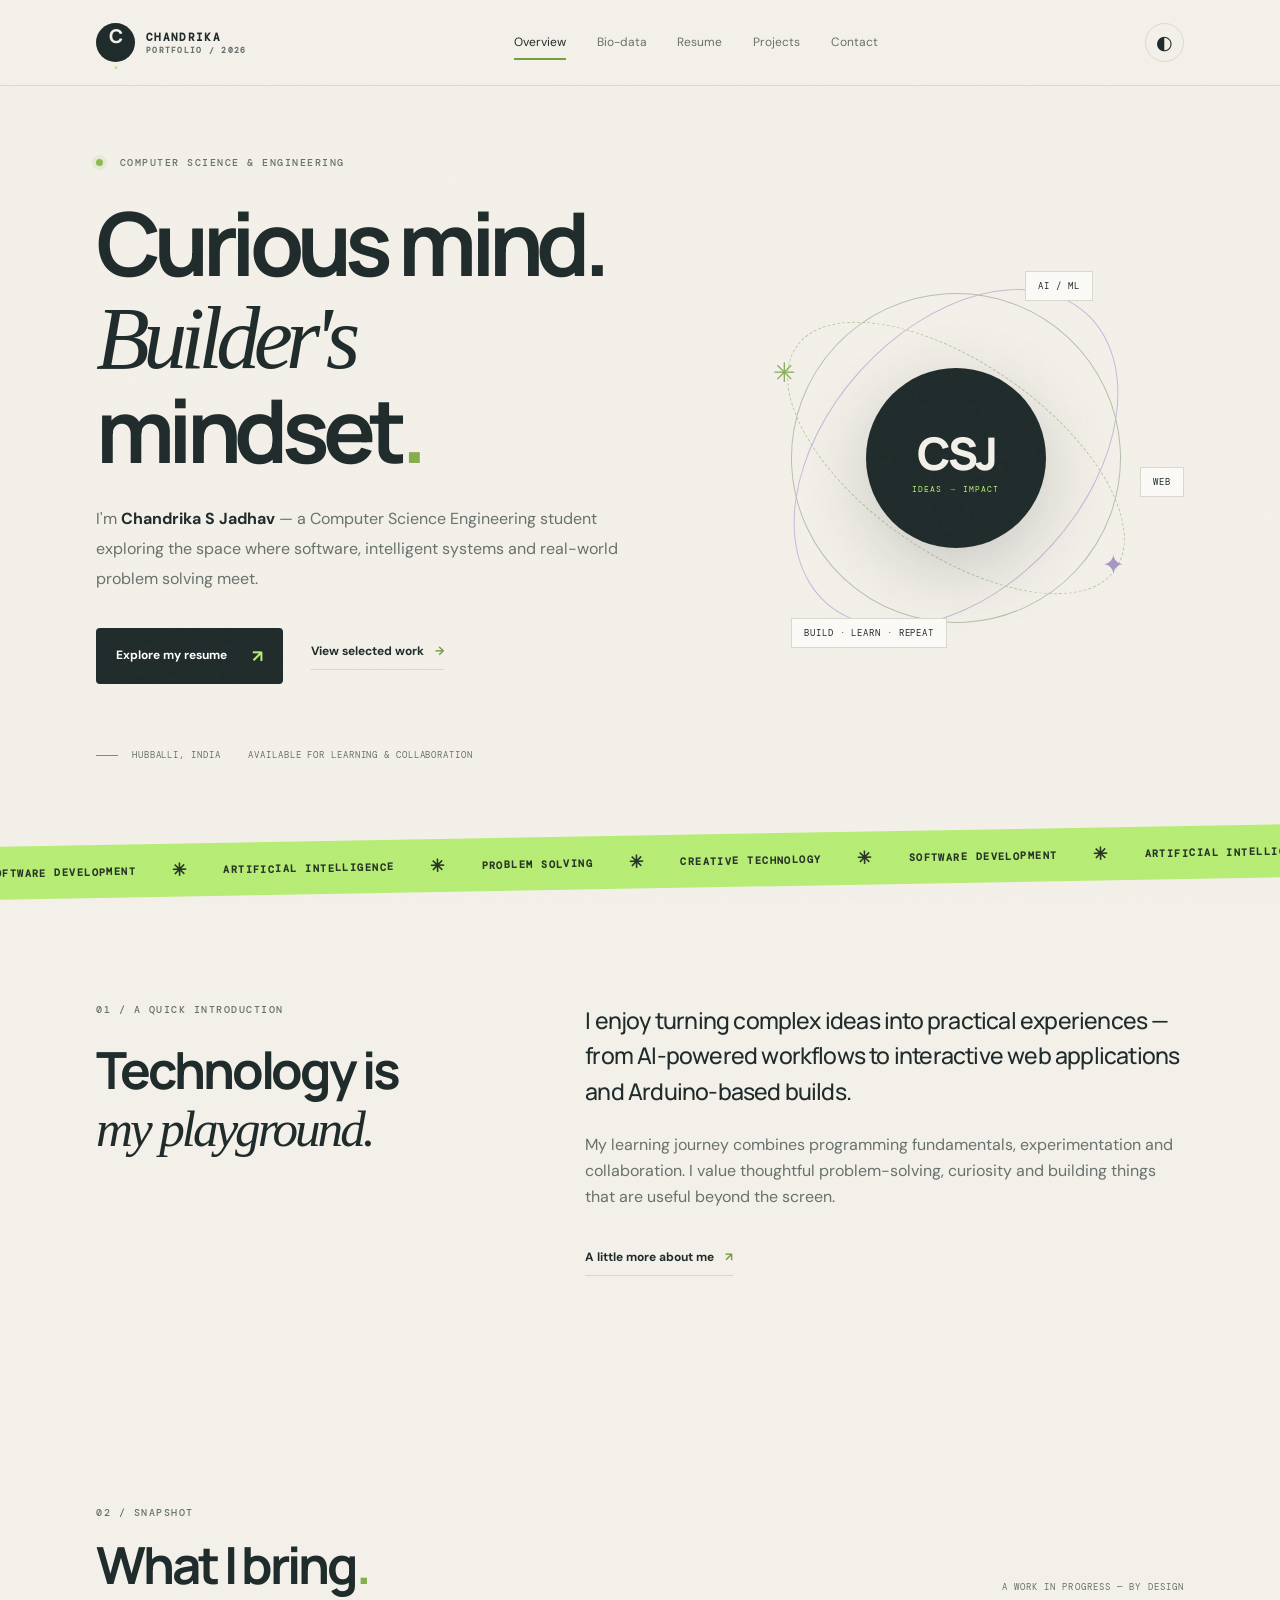
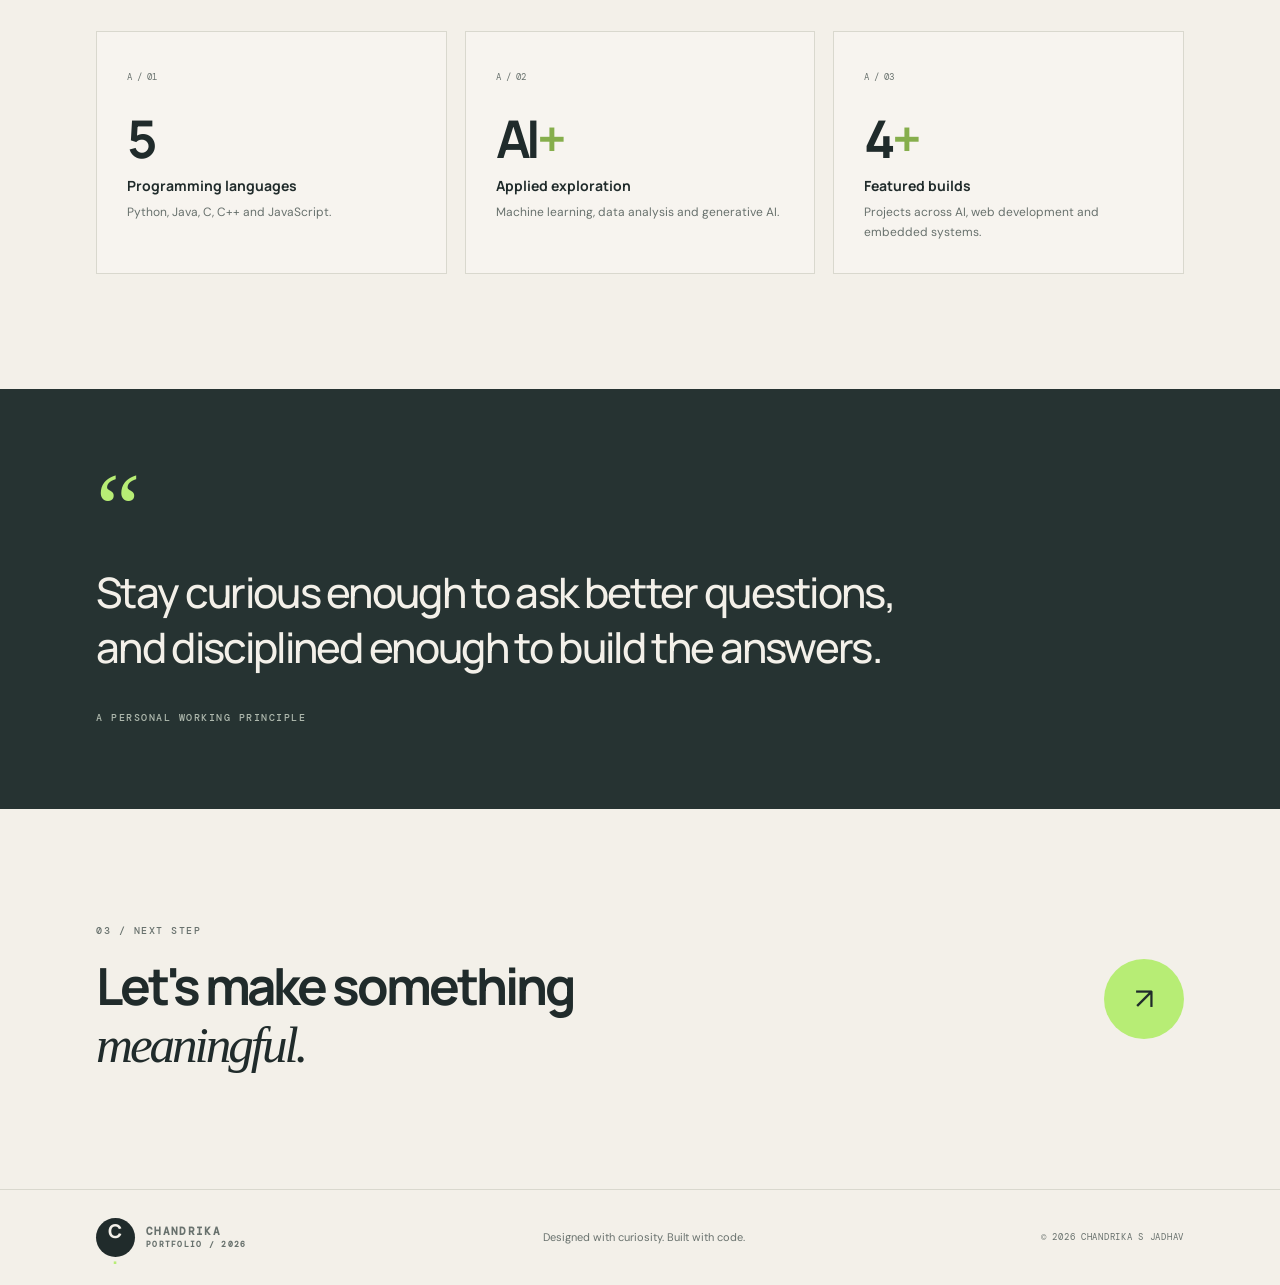
==== index.html @ 69cf8d49 "Add files via upload" ====
<!DOCTYPE html>
<html lang="en">
<head>
  <meta charset="UTF-8">
  <meta name="viewport" content="width=device-width, initial-scale=1.0">
  <meta name="description" content="The personal portfolio and resume of Chandrika S Jadhav, Computer Science Engineering student.">
  <title>Chandrika S Jadhav — Portfolio</title>
  <link rel="preconnect" href="https://fonts.googleapis.com">
  <link rel="preconnect" href="https://fonts.gstatic.com" crossorigin>
  <link href="https://fonts.googleapis.com/css2?family=DM+Mono:wght@400;500&family=DM+Sans:wght@400;500;600;700&family=Manrope:wght@400;500;600;700;800&display=swap" rel="stylesheet">
  <link rel="stylesheet" href="css/style.css">
</head>
<body>
  <div class="page-noise" aria-hidden="true"></div>
  <header class="site-header">
    <a class="brand" href="index.html" aria-label="Chandrika home"><span class="brand-mark">C<span>.</span></span><span class="brand-name">CHANDRIKA <small>PORTFOLIO / 2026</small></span></a>
    <button class="menu-toggle" aria-label="Open navigation" aria-expanded="false"><span></span><span></span></button>
    <nav class="main-nav" aria-label="Main navigation">
      <a class="active" href="index.html">Overview</a>
      <a href="biodata.html">Bio-data</a>
      <a href="resume.html">Resume</a>
      <a href="projects.html">Projects</a>
      <a href="contact.html">Contact</a>
    </nav>
    <button class="theme-toggle" type="button" aria-label="Toggle colour theme"><span class="theme-icon">◐</span></button>
  </header>

  <main>
    <section class="hero section-wrap">
      <div class="hero-copy">
        <p class="eyebrow reveal"><span class="status-dot"></span> COMPUTER SCIENCE & ENGINEERING</p>
        <h1 class="hero-title reveal">Curious mind.<br><em>Builder's</em> mindset<span class="accent">.</span></h1>
        <p class="hero-intro reveal">I'm <strong>Chandrika S Jadhav</strong> — a Computer Science Engineering student exploring the space where software, intelligent systems and real-world problem solving meet.</p>
        <div class="hero-actions reveal">
          <a class="button button-primary" href="resume.html">Explore my resume <span>↗</span></a>
          <a class="text-link" href="projects.html">View selected work <span>→</span></a>
        </div>
        <div class="hero-meta reveal">
          <span><i class="meta-line"></i> HUBBALLI, INDIA</span>
          <span>AVAILABLE FOR LEARNING & COLLABORATION</span>
        </div>
      </div>
      <div class="hero-art reveal" aria-label="Abstract animated portfolio artwork">
        <div class="orbit orbit-one"></div><div class="orbit orbit-two"></div><div class="orbit orbit-three"></div>
        <div class="orbit-core"><span>CSJ</span><small>IDEAS → IMPACT</small></div>
        <span class="orbit-label label-top">AI / ML</span>
        <span class="orbit-label label-right">WEB</span>
        <span class="orbit-label label-bottom">BUILD · LEARN · REPEAT</span>
        <span class="spark spark-one">✳</span><span class="spark spark-two">✦</span>
      </div>
    </section>

    <section class="ticker" aria-label="Areas of interest">
      <div class="ticker-track"><span>SOFTWARE DEVELOPMENT</span><b>✳</b><span>ARTIFICIAL INTELLIGENCE</span><b>✳</b><span>PROBLEM SOLVING</span><b>✳</b><span>CREATIVE TECHNOLOGY</span><b>✳</b><span>SOFTWARE DEVELOPMENT</span><b>✳</b><span>ARTIFICIAL INTELLIGENCE</span><b>✳</b></div>
    </section>

    <section class="section-wrap intro-grid section-pad">
      <div class="section-heading reveal"><p class="eyebrow">01 / A QUICK INTRODUCTION</p><h2>Technology is<br><em>my playground.</em></h2></div>
      <div class="intro-content reveal">
        <p class="large-copy">I enjoy turning complex ideas into practical experiences — from AI-powered workflows to interactive web applications and Arduino-based builds.</p>
        <p>My learning journey combines programming fundamentals, experimentation and collaboration. I value thoughtful problem-solving, curiosity and building things that are useful beyond the screen.</p>
        <a class="arrow-link" href="biodata.html">A little more about me <span>↗</span></a>
      </div>
    </section>

    <section class="section-wrap section-pad">
      <div class="section-topline reveal"><div><p class="eyebrow">02 / SNAPSHOT</p><h2>What I bring<span class="accent">.</span></h2></div><span class="mono-note">A WORK IN PROGRESS — BY DESIGN</span></div>
      <div class="stat-grid">
        <article class="stat-card reveal"><span class="stat-index">A / 01</span><strong>5</strong><h3>Programming languages</h3><p>Python, Java, C, C++ and JavaScript.</p></article>
        <article class="stat-card reveal"><span class="stat-index">A / 02</span><strong>AI<span class="accent">+</span></strong><h3>Applied exploration</h3><p>Machine learning, data analysis and generative AI.</p></article>
        <article class="stat-card reveal"><span class="stat-index">A / 03</span><strong>4<span class="accent">+</span></strong><h3>Featured builds</h3><p>Projects across AI, web development and embedded systems.</p></article>
      </div>
    </section>

    <section class="quote-band">
      <div class="section-wrap quote-inner reveal"><span class="quote-mark">“</span><p>Stay curious enough to ask better questions, and disciplined enough to build the answers.</p><span class="eyebrow">A PERSONAL WORKING PRINCIPLE</span></div>
    </section>

    <section class="section-wrap section-pad closing-cta reveal">
      <div><p class="eyebrow">03 / NEXT STEP</p><h2>Let's make something<br><em>meaningful.</em></h2></div>
      <a class="round-link" href="contact.html" aria-label="Go to contact page">↗</a>
    </section>
  </main>

  <footer class="site-footer"><a class="brand" href="index.html"><span class="brand-mark">C<span>.</span></span><span class="brand-name">CHANDRIKA <small>PORTFOLIO / 2026</small></span></a><p>Designed with curiosity. Built with code.</p><span>© <span class="current-year">2026</span> CHANDRIKA S JADHAV</span></footer>
  <script src="https://code.jquery.com/jquery-3.7.1.min.js"></script>
  <script src="js/script.js"></script>
</body>
</html>
---- css/style.css ----
@import url('https://fonts.googleapis.com/css2?family=DM+Mono:wght@400;500&family=DM+Sans:wght@400;500;600;700&family=Manrope:wght@400;500;600;700;800&display=swap');

:root {
  --bg: #f3f0e9;
  --paper: #fbfaf6;
  --ink: #202b2b;
  --muted: #68716d;
  --line: #d9d8ce;
  --accent: #b7ed75;
  --accent-dark: #769d42;
  --violet: #c8bddf;
  --nav: rgba(243,240,233,.88);
  --shadow: 0 18px 55px rgba(29,42,39,.08);
}
* { box-sizing: border-box; margin: 0; padding: 0; }
html { scroll-behavior: smooth; }
body { background: var(--bg); color: var(--ink); font-family: 'DM Sans', sans-serif; line-height: 1.65; overflow-x: hidden; transition: background .35s, color .35s; }
a { color: inherit; text-decoration: none; }
button, input, textarea { font: inherit; }
.page-noise { position: fixed; inset: 0; pointer-events: none; z-index: 20; opacity: .13; background-image: url("data:image/svg+xml,%3Csvg viewBox='0 0 180 180' xmlns='http://www.w3.org/2000/svg'%3E%3Cfilter id='n'%3E%3CfeTurbulence type='fractalNoise' baseFrequency='.9' numOctaves='3' stitchTiles='stitch'/%3E%3C/filter%3E%3Crect width='100%25' height='100%25' filter='url(%23n)' opacity='.15'/%3E%3C/svg%3E"); }
.site-header { height: 86px; padding: 0 7.5%; display: flex; align-items: center; justify-content: space-between; position: sticky; top: 0; z-index: 30; background: var(--nav); backdrop-filter: blur(18px); border-bottom: 1px solid var(--line); }
.brand { display: flex; align-items: center; gap: 11px; }
.brand-mark { width: 39px; height: 39px; display: grid; place-items: center; background: var(--ink); color: var(--bg); border-radius: 50%; font: 800 19px 'Manrope',sans-serif; }
.brand-mark span { color: var(--accent); }
.brand-name { font: 700 11px 'DM Mono',monospace; letter-spacing: .12em; line-height: 1.35; }
.brand-name small { display: block; color: var(--muted); font-size: 8px; letter-spacing: .16em; }
.main-nav { display: flex; align-items: center; gap: clamp(15px,2.4vw,34px); }
.main-nav a { font-size: 12px; color: var(--muted); transition: color .2s; position: relative; }
.main-nav a::after { content: ''; position: absolute; left: 0; bottom: -8px; height: 2px; width: 0; background: var(--accent-dark); transition: width .25s; }
.main-nav a:hover, .main-nav a.active { color: var(--ink); }
.main-nav a:hover::after, .main-nav a.active::after { width: 100%; }
.theme-toggle { border: 1px solid var(--line); border-radius: 50%; width: 39px; height: 39px; background: transparent; color: var(--ink); cursor: pointer; font-size: 19px; }
.menu-toggle { display: none; }
.section-wrap { width: min(1120px, 85%); margin: auto; }
.hero { min-height: 660px; display: grid; grid-template-columns: 1.12fr .88fr; align-items: center; gap: 50px; padding-top: 70px; padding-bottom: 75px; }
.eyebrow { font: 500 10px 'DM Mono',monospace; letter-spacing: .15em; color: var(--muted); text-transform: uppercase; }
.status-dot { display: inline-block; width: 7px; height: 7px; border-radius: 50%; background: #8dbb51; margin-right: 9px; box-shadow: 0 0 0 4px rgba(141,187,81,.13); }
.hero-title, .page-title { font: 700 clamp(52px,7vw,88px)/1.04 'Manrope',sans-serif; letter-spacing: -.075em; margin: 28px 0; }
.hero-title em, .page-title em, h2 em { font-family: Georgia,serif; font-weight: 400; }
.accent { color: #86ae4c; }
.hero-intro { max-width: 530px; color: var(--muted); font-size: 16px; line-height: 1.9; }
.hero-intro strong { color: var(--ink); }
.hero-actions { display: flex; align-items: center; flex-wrap: wrap; gap: 28px; margin-top: 33px; }
.button { display: inline-flex; align-items: center; justify-content: center; gap: 25px; border: 0; border-radius: 4px; padding: 14px 20px; font-size: 12px; font-weight: 700; cursor: pointer; transition: transform .25s, background .25s; }
.button:hover { transform: translateY(-3px); }
.button-primary { background: var(--ink); color: #fff; }
.button-primary span { color: var(--accent); font-size: 17px; }
.text-link, .arrow-link { font-size: 12px; font-weight: 700; border-bottom: 1px solid var(--line); padding-bottom: 7px; }
.text-link span, .arrow-link span { margin-left: 8px; color: var(--accent-dark); }
.hero-meta { display: flex; gap: 28px; flex-wrap: wrap; margin-top: 65px; color: var(--muted); font: 9px 'DM Mono',monospace; letter-spacing: .1em; }
.meta-line { display: inline-block; width: 22px; height: 1px; background: var(--accent-dark); vertical-align: middle; margin-right: 8px; }
.hero-art { min-height: 430px; display: grid; place-items: center; position: relative; }
.orbit { position: absolute; border: 1px solid #b8c0ae; border-radius: 50%; transform: rotate(-25deg); }
.orbit-one { width: 330px; height: 330px; animation: orbit 24s linear infinite; }
.orbit-two { width: 260px; height: 390px; border-color: #c6b9d8; transform: rotate(42deg); animation: orbit-reverse 28s linear infinite; }
.orbit-three { width: 390px; height: 190px; border-style: dashed; border-color: #b6c7a2; transform: rotate(35deg); animation: orbit 35s linear infinite; }
.orbit-core { width: 180px; height: 180px; border-radius: 50%; background: var(--ink); color: var(--bg); display: flex; flex-direction: column; justify-content: center; align-items: center; box-shadow: 0 20px 70px rgba(32,43,43,.2); animation: float 5s ease-in-out infinite; z-index: 2; }
.orbit-core span { font: 800 45px 'Manrope'; letter-spacing: -.08em; }
.orbit-core small { font: 8px 'DM Mono'; letter-spacing: .12em; color: var(--accent); }
.orbit-label { position: absolute; z-index: 3; background: var(--paper); border: 1px solid var(--line); padding: 8px 12px; font: 9px 'DM Mono'; letter-spacing: .1em; }
.label-top { top: 28px; right: 20%; }.label-right { right: 0; top: 52%; }.label-bottom { bottom: 25px; left: 14%; }
.spark { position: absolute; color: #8bad5b; font-size: 27px; animation: pulse 3s ease-in-out infinite; }.spark-one { left: 10%; top: 25%; }.spark-two { right: 13%; bottom: 20%; color: #a796c5; animation-delay: 1s; }
.ticker { overflow: hidden; background: var(--accent); color: #263326; padding: 15px 0; transform: rotate(-1deg) scale(1.02); }
.ticker-track { display: flex; justify-content: space-around; align-items: center; gap: 35px; white-space: nowrap; font: 700 10px 'DM Mono'; letter-spacing: .13em; animation: ticker 28s linear infinite; }
.ticker-track b { font-size: 17px; }
.section-pad { padding-top: 115px; padding-bottom: 115px; }
.intro-grid { display: grid; grid-template-columns: .8fr 1.2fr; gap: 90px; }
h2 { font: 700 clamp(34px,4vw,52px)/1.12 'Manrope'; letter-spacing: -.06em; }
.section-heading h2 { margin-top: 25px; }
.intro-content { max-width: 620px; }.intro-content p { color: var(--muted); margin-bottom: 22px; }.intro-content .large-copy { color: var(--ink); font: 500 23px/1.55 'Manrope'; letter-spacing: -.035em; }
.arrow-link { display: inline-block; margin-top: 15px; }
.section-topline { display: flex; justify-content: space-between; align-items: end; margin-bottom: 38px; }.section-topline h2 { margin-top: 17px; }.mono-note { font: 9px 'DM Mono'; letter-spacing: .12em; color: var(--muted); }
.stat-grid { display: grid; grid-template-columns: repeat(3,1fr); gap: 18px; }
.stat-card { padding: 30px; min-height: 225px; border: 1px solid var(--line); background: rgba(255,255,255,.28); position: relative; transition: transform .3s, background .3s; }.stat-card:hover { transform: translateY(-7px); background: var(--paper); }.stat-index { font: 9px 'DM Mono'; color: var(--muted); }.stat-card strong { display: block; font: 700 52px 'Manrope'; letter-spacing: -.08em; margin: 15px 0 2px; }.stat-card h3 { font: 700 14px 'Manrope'; }.stat-card p { color: var(--muted); font-size: 12px; margin-top: 8px; }
.quote-band { background: #263332; color: #f3f0e9; padding: 80px 0; }.quote-inner { position: relative; }.quote-mark { font: 100px Georgia; color: var(--accent); line-height: .8; }.quote-inner p { max-width: 800px; font: 500 clamp(25px,4vw,42px)/1.3 'Manrope'; letter-spacing: -.04em; margin: 15px 0 28px; }.quote-inner .eyebrow { color: #aeb8ad; }
.closing-cta { display: flex; justify-content: space-between; align-items: center; }.closing-cta h2 { margin-top: 20px; }.round-link { width: 80px; height: 80px; border-radius: 50%; display: grid; place-items: center; background: var(--accent); color: var(--ink); font-size: 30px; transition: transform .3s; }.round-link:hover { transform: rotate(45deg); }
.site-footer { border-top: 1px solid var(--line); padding: 28px 7.5%; display: flex; justify-content: space-between; align-items: center; gap: 20px; color: var(--muted); font: 9px 'DM Mono'; letter-spacing: .08em; }.site-footer p { font: 11px 'DM Sans'; letter-spacing: 0; }
.page-hero { padding-top: 100px; padding-bottom: 65px; }.page-title { font-size: clamp(52px,7vw,82px); }.page-lead { max-width: 530px; color: var(--muted); font-size: 15px; }.bio-layout { display: grid; grid-template-columns: .7fr 1.3fr; gap: 70px; padding-top: 35px; }
.bio-aside { position: sticky; top: 120px; align-self: start; }.monogram-card { min-height: 300px; background: var(--ink); color: var(--bg); padding: 30px; display: flex; flex-direction: column; justify-content: center; position: relative; overflow: hidden; margin-bottom: 30px; }.monogram-card::before,.monogram-card::after { content: ''; position: absolute; width: 230px; height: 230px; border: 1px solid #748278; border-radius: 50%; right: -90px; top: -50px; }.monogram-card::after { width: 160px; height: 160px; right: -55px; top: -15px; border-color: var(--accent); }.monogram-card span { font: 800 70px 'Manrope'; letter-spacing: -.1em; }.monogram-card small { font: 9px/1.8 'DM Mono'; letter-spacing: .12em; color: var(--accent); }.monogram-card i { position: absolute; bottom: 20px; right: 25px; color: var(--accent); font-size: 30px; }.aside-note { margin-top: 12px; color: var(--muted); font-size: 13px; }
.bio-main { display: grid; gap: 18px; }.content-panel { padding: 34px; background: var(--paper); border: 1px solid var(--line); }.content-panel h2 { font-size: 30px; margin: 18px 0; }.content-panel > p:not(.eyebrow):not(.small-note) { color: var(--muted); font-size: 14px; }.content-panel .large-copy { font: 500 22px/1.55 'Manrope' !important; color: var(--ink) !important; }.detail-list { margin-top: 20px; }.detail-list div { display: grid; grid-template-columns:  .8fr 1.2fr; gap: 15px; padding: 14px 0; border-bottom: 1px solid var(--line); font-size: 12px; }.detail-list span { color: var(--muted); }.detail-list strong { font-weight: 600; }.detail-list a { text-decoration: underline; text-decoration-color: var(--accent-dark); text-underline-offset: 3px; }.small-note { color: var(--muted); font-size: 10px; margin-top: 20px; }.tag-cloud { display: flex; flex-wrap: wrap; gap: 9px; margin-top: 18px; }.tag-cloud span { border: 1px solid var(--line); border-radius: 30px; padding: 7px 12px; color: var(--muted); font: 10px 'DM Mono'; }
.resume-heading { display: flex; justify-content: space-between; align-items: end; gap: 30px; }.resume-heading .button { flex-shrink: 0; margin-bottom: 8px; }.resume-sheet { background: var(--paper); border: 1px solid var(--line); padding: clamp(25px,5vw,65px); margin-bottom: 110px; box-shadow: var(--shadow); }.resume-top { display: flex; justify-content: space-between; gap: 30px; padding-bottom: 35px; border-bottom: 2px solid var(--ink); }.resume-top h2 { font-size: 38px; margin: 10px 0 4px; }.resume-top p { color: var(--muted); font-size: 13px; }.resume-contact { display: flex; flex-direction: column; text-align: right; justify-content: center; color: var(--muted); font-size: 11px; gap: 5px; }.resume-contact a:first-child { color: var(--ink); }.resume-section { display: grid; grid-template-columns: .55fr 1.45fr; gap: 35px; padding: 30px 0; border-bottom: 1px solid var(--line); }.resume-label { display: flex; align-items: baseline; gap: 12px; }.resume-label span { color: var(--accent-dark); font: 10px 'DM Mono'; }.resume-label h3 { font: 700 14px 'Manrope'; }.resume-body { color: var(--muted); font-size: 12px; }.skill-groups { display: grid; grid-template-columns: 1fr 1fr; gap: 20px; }.skill-groups b { color: var(--ink); font-size: 11px; }.experience-entry ul,.award-list { padding-left: 17px; margin-top: 12px; }.experience-entry li,.award-list li { padding: 4px 0; }.entry-heading { display: flex; justify-content: space-between; gap: 20px; }.entry-heading h4,.timeline-item h4,.project-mini-grid h4 { color: var(--ink); font: 700 14px 'Manrope'; }.entry-heading span { font: 9px 'DM Mono'; white-space: nowrap; }.timeline { display: grid; gap: 20px; }.timeline-item { display: grid; grid-template-columns: 115px 1fr; gap: 15px; position: relative; }.timeline-date { color: var(--accent-dark); font: 10px 'DM Mono'; }.project-mini-grid { display: grid; grid-template-columns: 1fr 1fr; gap: 23px; }.project-mini-grid p { margin: 6px 0; }.project-mini-grid small { color: var(--accent-dark); font: 9px 'DM Mono'; }.resume-bottom { display: flex; justify-content: space-between; padding-top: 25px; color: var(--muted); font: 9px 'DM Mono'; letter-spacing: .1em; }.print-button { background: none; border: 0; color: var(--ink); cursor: pointer; font: 10px 'DM Mono'; text-decoration: underline; }
.project-grid { display: grid; grid-template-columns: 1fr 1fr; gap: 25px; padding-top: 20px; }.project-card { background: var(--paper); border: 1px solid var(--line); overflow: hidden; transition: transform .3s, box-shadow .3s; }.project-card:hover { transform: translateY(-6px); box-shadow: var(--shadow); }.project-feature { grid-column: span 2; display: grid; grid-template-columns: 1fr 1fr; }.project-visual { min-height: 260px; position: relative; display: grid; place-items: center; overflow: hidden; }.project-feature .project-visual { min-height: 360px; }.visual-violet { background: #d7cce7; color: #433951; }.visual-orange { background: #e9c7a8; color: #62442f; }.visual-green { background: #cbd8b9; color: #344631; }.visual-blue { background: #c4d5d9; color: #2f4a50; }.visual-number { position: absolute; top: 20px; left: 23px; font: 10px 'DM Mono'; }.visual-caption { position: absolute; bottom: 20px; left: 23px; font: 9px 'DM Mono'; letter-spacing: .14em; }.flow-nodes { display: flex; align-items: center; gap: 9px; flex-wrap: wrap; justify-content: center; }.flow-nodes i { padding: 14px 16px; border: 1px solid currentColor; border-radius: 50px; font: normal 10px 'DM Mono'; }.flow-nodes b { font-size: 18px; }.mood-orbit { width: 145px; height: 145px; border: 1px solid currentColor; border-radius: 50%; display: grid; place-items: center; position: relative; }.mood-orbit::before,.mood-orbit::after { content: ''; position: absolute; border: 1px dashed currentColor; border-radius: 50%; inset: 17px; }.mood-orbit::after { inset: 36px; }.mood-orbit b { font: 600 15px 'Manrope'; }.mood-orbit i { width: 9px; height: 9px; background: currentColor; border-radius: 50%; position: absolute; top: 12px; left: 50%; }.mood-orbit i:nth-child(2) { top: 60%; left: 7px; }.mood-orbit i:nth-child(3) { top: 75%; left: 80%; }.usb-shape { width: 90px; height: 125px; border: 2px solid currentColor; border-radius: 18px; display: grid; place-items: center; font: 700 17px 'DM Mono'; transform: rotate(8deg); }.usb-shape i { position: absolute; top: -16px; width: 35px; height: 18px; border: 2px solid currentColor; border-bottom: 0; }.robot-radar { width: 160px; height: 160px; border: 1px solid currentColor; border-radius: 50%; display: grid; place-items: center; position: relative; font-size: 40px; }.robot-radar::before,.robot-radar::after { content: ''; position: absolute; border: 1px dashed currentColor; border-radius: 50%; inset: 25px; }.robot-radar::after { inset: 52px; }.robot-radar i { position: absolute; width: 5px; height: 5px; background: currentColor; border-radius: 50%; top: 20px; left: 40px; }.robot-radar i:nth-child(2) { top: 90px; left: 135px; }.robot-radar i:nth-child(3) { top: 130px; left: 55px; }.project-info { padding: 27px; }.project-meta { display: flex; justify-content: space-between; color: var(--muted); font: 9px 'DM Mono'; letter-spacing: .08em; }.project-info h2 { font-size: 27px; margin: 16px 0 0; }.project-info h3 { color: var(--accent-dark); font: 600 12px 'DM Sans'; }.project-info p { color: var(--muted); font-size: 12px; margin-top: 15px; }.project-info .tag-cloud { margin-top: 18px; }.bottom-note { padding-top: 70px; padding-bottom: 110px; }.bottom-note h2 { margin: 18px 0; }
.contact-layout { display: grid; grid-template-columns: .9fr 1.1fr; gap: 90px; padding-top: 20px; }.contact-details h2 { margin: 20px 0 40px; }.contact-line { display: flex; flex-direction: column; gap: 6px; padding: 20px 0; border-bottom: 1px solid var(--line); }.contact-line span { font: 9px 'DM Mono'; color: var(--muted); letter-spacing: .12em; }.contact-line strong { font: 600 14px 'Manrope'; }.contact-form { background: var(--paper); border: 1px solid var(--line); padding: 35px; }.contact-form label { display: block; margin: 20px 0 7px; font-size: 11px; font-weight: 700; }.contact-form input,.contact-form textarea { width: 100%; border: 1px solid var(--line); background: var(--bg); color: var(--ink); padding: 13px 14px; outline: none; border-radius: 2px; font-size: 12px; resize: vertical; }.contact-form input:focus,.contact-form textarea:focus { border-color: var(--accent-dark); box-shadow: 0 0 0 3px rgba(134,174,76,.12); }.form-status { color: var(--muted); font-size: 10px; margin-top: 15px; }.form-status.success { color: #56842f; }.form-status.error { color: #b54a42; }
.reveal { opacity: 0; transform: translateY(22px); transition: opacity .75s ease, transform .75s ease; }.reveal.visible { opacity: 1; transform: translateY(0); }
@keyframes orbit { to { transform: rotate(335deg); } } @keyframes orbit-reverse { to { transform: rotate(-318deg); } } @keyframes float { 0%,100% { transform: translateY(0); } 50% { transform: translateY(-13px); } } @keyframes pulse { 0%,100% { transform: scale(1) rotate(0); opacity: .7; } 50% { transform: scale(1.3) rotate(20deg); opacity: 1; } } @keyframes ticker { from { transform: translateX(0); } to { transform: translateX(-35%); } }
body.dark-mode { --bg: #17211f; --paper: #202d2a; --ink: #edf0e8; --muted: #aab6ad; --line: #394741; --nav: rgba(23,33,31,.9); --shadow: 0 18px 55px rgba(0,0,0,.2); --accent: #b7ed75; --accent-dark: #b7ed75; }
body.dark-mode .brand-mark { background: var(--accent); color: #17211f; } body.dark-mode .button-primary { background: var(--accent); color: #17211f; } body.dark-mode .button-primary span { color: #17211f; } body.dark-mode .stat-card { background: rgba(255,255,255,.025); } body.dark-mode .stat-card:hover { background: var(--paper); } body.dark-mode .quote-band { background: #0d1513; } body.dark-mode .monogram-card { background: #0d1513; } body.dark-mode .contact-form input, body.dark-mode .contact-form textarea { background: #17211f; }
@media (max-width: 850px) { .site-header { padding: 0 5%; }.main-nav { gap: 13px; }.main-nav a { font-size: 10px; }.hero { grid-template-columns: 1fr; padding-top: 65px; }.hero-art { min-height: 350px; }.intro-grid { gap: 35px; }.bio-layout { gap: 30px; }.contact-layout { gap: 35px; } }
@media (max-width: 650px) {
  .site-header { height: 72px; }.menu-toggle { display: flex; flex-direction: column; gap: 5px; background: none; border: 0; cursor: pointer; padding: 8px; }.menu-toggle span { width: 22px; height: 2px; background: var(--ink); }.main-nav { display: none; position: absolute; top: 71px; left: 0; right: 0; padding: 20px 7%; background: var(--paper); border-bottom: 1px solid var(--line); flex-direction: column; align-items: flex-start; gap: 17px; }.main-nav.open { display: flex; }.theme-toggle { margin-left: auto; margin-right: 10px; }.hero { min-height: auto; padding-top: 75px; }.hero-title,.page-title { font-size: clamp(47px,13vw,68px); }.hero-art { min-height: 310px; }.orbit-one { width: 260px; height: 260px; }.orbit-two { width: 205px; height: 310px; }.orbit-three { width: 300px; height: 150px; }.orbit-core { width: 145px; height: 145px; }.orbit-core span { font-size: 36px; }.label-top { right: 10%; }.label-bottom { left: 3%; }.hero-meta { margin-top: 42px; }.section-pad { padding-top: 75px; padding-bottom: 75px; }.intro-grid,.bio-layout,.contact-layout { grid-template-columns: 1fr; }.intro-grid { gap: 25px; }.stat-grid { grid-template-columns: 1fr; }.stat-card { min-height: 190px; }.section-topline { align-items: flex-start; flex-direction: column; gap: 12px; }.site-footer { flex-wrap: wrap; padding: 25px 7%; }.site-footer p { order: 3; width: 100%; }.bio-aside { position: static; }.monogram-card { min-height: 220px; }.resume-heading { display: block; }.resume-heading .button { margin-top: 25px; }.resume-section { grid-template-columns: 1fr; gap: 15px; }.resume-top { flex-direction: column; }.resume-contact { text-align: left; }.skill-groups,.project-mini-grid { grid-template-columns: 1fr; }.project-grid { grid-template-columns: 1fr; }.project-feature { grid-column: auto; grid-template-columns: 1fr; }.project-feature .project-visual { min-height: 260px; }.contact-form { padding: 25px; }.closing-cta { gap: 20px; }.round-link { width: 60px; height: 60px; flex-shrink: 0; }.detail-list div { grid-template-columns: 1fr; gap: 3px; }
}
@media (prefers-reduced-motion: reduce) { *, *::before, *::after { scroll-behavior: auto !important; animation-duration: .01ms !important; animation-iteration-count: 1 !important; transition-duration: .01ms !important; } .reveal { opacity: 1; transform: none; } }
@media print { body { background: white; color: #111; }.site-header,.site-footer,.page-noise,.resume-heading .button,.print-button { display: none !important; }.resume-sheet { width: 100%; margin: 0; padding: 15px; border: 0; box-shadow: none; }.resume-section { break-inside: avoid; }.resume-top h2 { font-size: 25px; } }
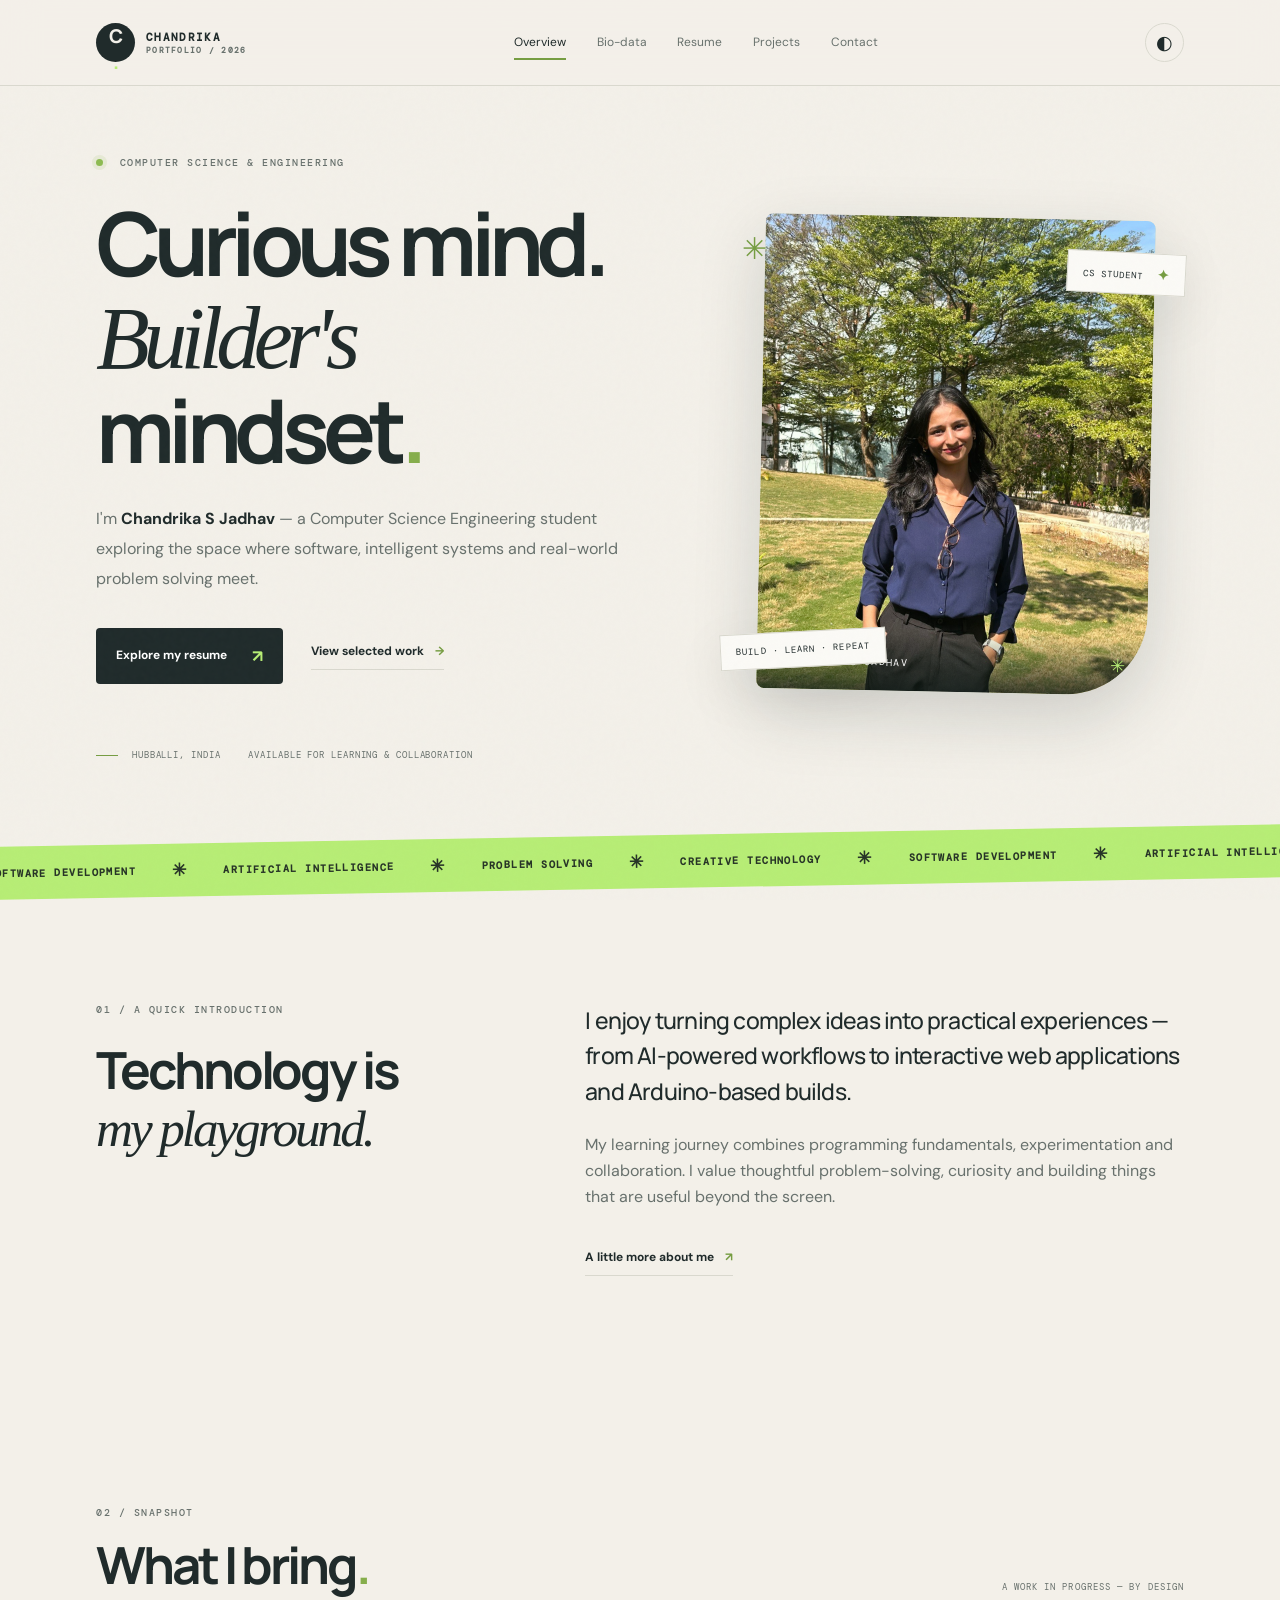
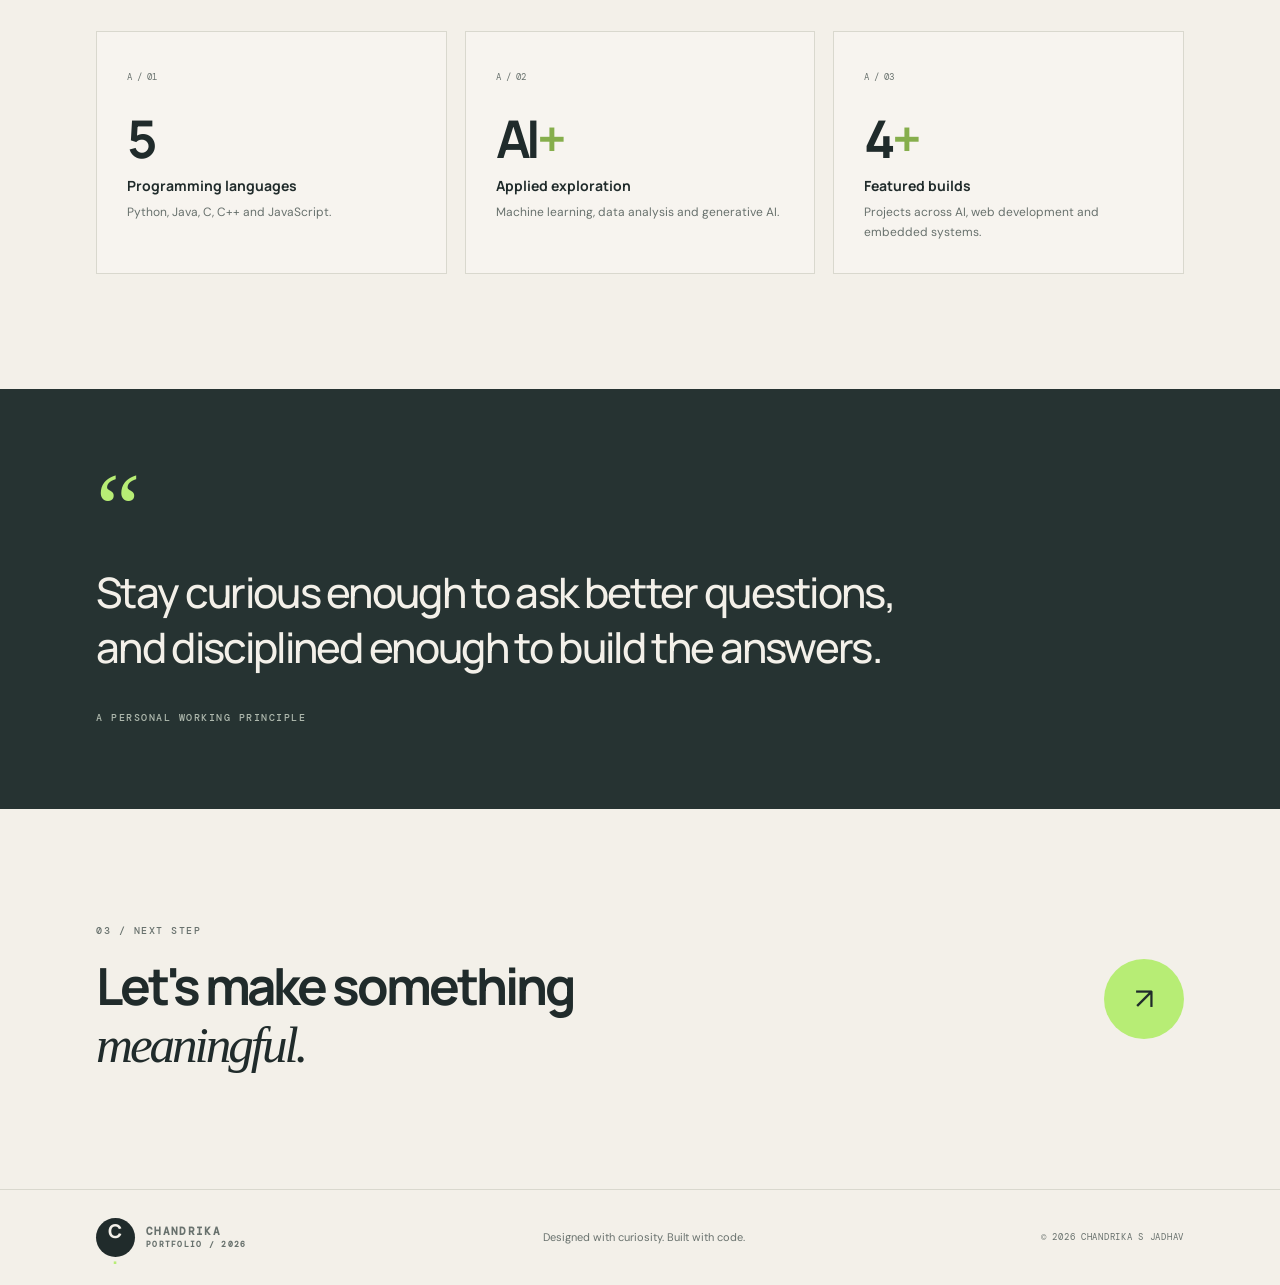
==== commit 381af166: "update portfolio with new design and profile photo" ====
--- a/index.html
+++ b/index.html
@@ -40,13 +40,14 @@
           <span>AVAILABLE FOR LEARNING & COLLABORATION</span>
         </div>
       </div>
-      <div class="hero-art reveal" aria-label="Abstract animated portfolio artwork">
-        <div class="orbit orbit-one"></div><div class="orbit orbit-two"></div><div class="orbit orbit-three"></div>
-        <div class="orbit-core"><span>CSJ</span><small>IDEAS → IMPACT</small></div>
-        <span class="orbit-label label-top">AI / ML</span>
-        <span class="orbit-label label-right">WEB</span>
-        <span class="orbit-label label-bottom">BUILD · LEARN · REPEAT</span>
-        <span class="spark spark-one">✳</span><span class="spark spark-two">✦</span>
+      <div class="hero-photo-wrap reveal">
+        <div class="hero-photo-frame">
+          <img class="hero-photo" src="images/chandrika-profile.jpg" alt="Chandrika S Jadhav standing outdoors in a navy shirt" fetchpriority="high">
+          <span class="photo-caption">CHANDRIKA S JADHAV <i>✳</i></span>
+        </div>
+        <span class="photo-float photo-float-top">CS STUDENT <b>✦</b></span>
+        <span class="photo-float photo-float-bottom">BUILD · LEARN · REPEAT</span>
+        <span class="photo-spark">✳</span>
       </div>
     </section>
 
--- a/css/style.css
+++ b/css/style.css
@@ -60,6 +60,23 @@
 .orbit-label { position: absolute; z-index: 3; background: var(--paper); border: 1px solid var(--line); padding: 8px 12px; font: 9px 'DM Mono'; letter-spacing: .1em; }
 .label-top { top: 28px; right: 20%; }.label-right { right: 0; top: 52%; }.label-bottom { bottom: 25px; left: 14%; }
 .spark { position: absolute; color: #8bad5b; font-size: 27px; animation: pulse 3s ease-in-out infinite; }.spark-one { left: 10%; top: 25%; }.spark-two { right: 13%; bottom: 20%; color: #a796c5; animation-delay: 1s; }
+
+/* Personal photography: editorial portrait treatment */
+.hero-photo-wrap { min-height: 490px; position: relative; display: grid; place-items: center; padding: 18px 22px 25px; }
+.hero-photo-frame { width: min(100%, 390px); height: 475px; position: relative; overflow: hidden; border-radius: 8px 8px 82px 8px; background: #d9dfd0; box-shadow: 0 24px 65px rgba(32,43,43,.17); transform: rotate(1.2deg); animation: portrait-float 6s ease-in-out infinite; }
+.hero-photo { width: 100%; height: 100%; display: block; object-fit: cover; object-position: center 44%; }
+.photo-caption { position: absolute; left: 0; right: 0; bottom: 0; padding: 17px 20px; display: flex; justify-content: space-between; align-items: center; color: #fff; background: linear-gradient(transparent,rgba(15,25,22,.78)); font: 10px 'DM Mono'; letter-spacing: .13em; }
+.photo-caption i { color: var(--accent); font-size: 18px; font-style: normal; }
+.photo-float { position: absolute; z-index: 2; padding: 11px 15px; background: var(--paper); border: 1px solid var(--line); box-shadow: var(--shadow); font: 9px 'DM Mono'; letter-spacing: .12em; }
+.photo-float-top { top: 53px; right: -2px; transform: rotate(3deg); }.photo-float-top b { color: var(--accent-dark); margin-left: 7px; font-size: 14px; }.photo-float-bottom { bottom: 50px; left: -7px; transform: rotate(-3deg); }.photo-spark { position: absolute; top: 25px; left: 15px; color: var(--accent-dark); font-size: 30px; animation: pulse 3s ease-in-out infinite; }
+.bio-photo-card { overflow: hidden; margin: 0 0 30px; border-radius: 7px 7px 55px 7px; background: var(--ink); box-shadow: var(--shadow); }
+.bio-photo-card img { display: block; width: 100%; height: 350px; object-fit: cover; object-position: center 42%; }
+.bio-photo-card figcaption { display: flex; flex-direction: column; gap: 5px; padding: 17px 20px; color: var(--bg); }
+.bio-photo-card figcaption span { font: 10px 'DM Mono'; letter-spacing: .12em; }.bio-photo-card figcaption small { color: var(--accent); font: 8px 'DM Mono'; letter-spacing: .08em; }
+@keyframes portrait-float { 0%,100% { transform: translateY(0) rotate(1.2deg); } 50% { transform: translateY(-9px) rotate(0deg); } }
+@media (max-width: 850px) { .hero-photo-wrap { min-height: 450px; }.hero-photo-frame { height: 430px; width: min(82%,390px); } }
+@media (max-width: 650px) { .hero-photo-wrap { min-height: 390px; padding: 12px 20px 20px; }.hero-photo-frame { height: 370px; width: min(86%,340px); border-bottom-right-radius: 60px; }.photo-float-top { right: 0; top: 30px; }.photo-float-bottom { left: 0; bottom: 30px; }.photo-spark { left: 3px; top: 10px; }.bio-photo-card img { height: 390px; } }
+
 .ticker { overflow: hidden; background: var(--accent); color: #263326; padding: 15px 0; transform: rotate(-1deg) scale(1.02); }
 .ticker-track { display: flex; justify-content: space-around; align-items: center; gap: 35px; white-space: nowrap; font: 700 10px 'DM Mono'; letter-spacing: .13em; animation: ticker 28s linear infinite; }
 .ticker-track b { font-size: 17px; }
